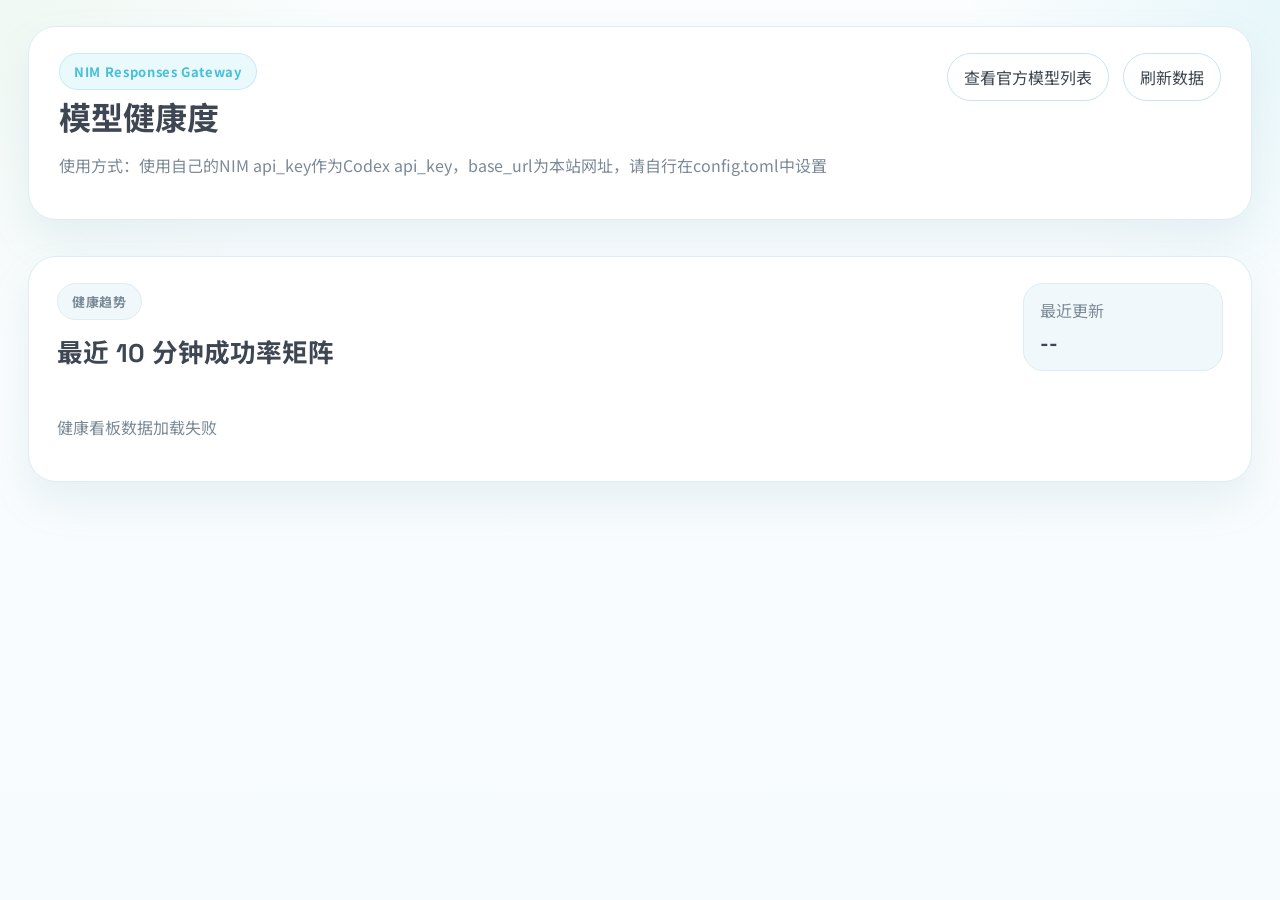
==== static/index.html @ b509565e "first commit" ====
﻿<!DOCTYPE html>
<html lang="zh-CN">
  <head>
    <meta charset="UTF-8" />
    <meta http-equiv="Content-Type" content="text/html; charset=utf-8" />
    <meta name="viewport" content="width=device-width, initial-scale=1" />
    <title>NIM Responses Gateway</title>
    <link rel="preconnect" href="https://fonts.googleapis.com" />
    <link rel="preconnect" href="https://fonts.gstatic.com" crossorigin />
    <link
      href="https://fonts.googleapis.com/css2?family=Space+Grotesk:wght@500;700&family=Noto+Sans+SC:wght@400;500;700;800&display=swap"
      rel="stylesheet"
    />
    <link rel="stylesheet" href="/static/style.css" />
  </head>
  <body class="health-page-body">
    <main class="health-page-shell">
      <header class="health-topbar">
        <div>
          <span class="mini-badge">NIM Responses Gateway</span>
          <h1>模型健康度</h1>
          <p>使用方式：使用自己的NIM api_key作为Codex api_key，base_url为本站网址，请自行在config.toml中设置</p>
        </div>
        <div class="topbar-actions">
          <a class="text-nav-link" href="/model_list">查看官方模型列表</a>
          <button class="refresh-link" id="refresh-dashboard" type="button">刷新数据</button>
        </div>
      </header>

      <section class="health-summary-grid" id="overview-cards"></section>

      <section class="health-board-panel">
        <div class="board-header-row">
          <div>
            <span class="mini-badge subtle">健康趋势</span>
            <h2>最近 10 分钟成功率矩阵</h2>
          </div>
          <div class="board-meta-box">
            <span>最近更新</span>
            <strong id="dashboard-updated">--</strong>
          </div>
        </div>

        <div class="timeline-header" id="timeline-header"></div>
        <div class="health-list" id="health-grid"></div>
        <p class="panel-hint" id="dashboard-empty"></p>
      </section>
    </main>
    <script src="/static/public.js" charset="utf-8" defer></script>
  </body>
</html>
---- static/style.css ----
﻿:root {
  --bg: #f8fbfd;
  --surface: #ffffff;
  --surface-soft: #f1f8fb;
  --surface-muted: #eef6f9;
  --line: #deedf3;
  --line-strong: #c8e5ef;
  --text: #3d4652;
  --muted: #7b8a97;
  --cyan: #57c8df;
  --cyan-deep: #46bfd8;
  --green: #69c36c;
  --yellow: #a8cf6d;
  --orange: #f0ae46;
  --red: #f06d6f;
  --shadow: 0 20px 42px rgba(109, 153, 177, 0.12);
  --font-sans: "Noto Sans SC", "PingFang SC", "Microsoft YaHei", sans-serif;
  --font-display: "Space Grotesk", "Noto Sans SC", sans-serif;
}

* {
  box-sizing: border-box;
}

html,
body {
  min-height: 100%;
}

body {
  margin: 0;
  font-family: var(--font-sans);
  color: var(--text);
  background:
    radial-gradient(circle at top left, rgba(105, 195, 108, 0.08), transparent 22%),
    radial-gradient(circle at top right, rgba(87, 200, 223, 0.12), transparent 20%),
    linear-gradient(180deg, #fbfdfe 0%, #f6fbfd 100%);
}

.health-page-shell,
.catalog-page-shell {
  width: min(1560px, calc(100vw - 56px));
  margin: 0 auto;
  padding: 26px 0 44px;
}

.health-topbar,
.catalog-topbar,
.health-summary-grid,
.health-board-panel,
.catalog-summary-grid,
.catalog-filter-panel,
.catalog-board-panel,
.summary-card,
.provider-card {
  background: var(--surface);
  border: 1px solid var(--line);
  box-shadow: var(--shadow);
}

.health-topbar,
.catalog-topbar,
.health-board-panel,
.catalog-filter-panel,
.catalog-board-panel {
  border-radius: 28px;
}

.health-topbar,
.catalog-topbar {
  display: flex;
  justify-content: space-between;
  align-items: flex-start;
  gap: 20px;
  padding: 26px 30px;
}

.health-topbar h1,
.catalog-topbar h1,
.board-header-row h2,
.health-row-copy h3,
.provider-card h3 {
  font-family: var(--font-display);
}

.health-topbar h1,
.catalog-topbar h1 {
  margin: 12px 0 10px;
  font-size: clamp(30px, 2.5vw, 44px);
  line-height: 1.1;
}

.health-topbar p,
.catalog-topbar p,
.panel-hint,
.provider-card p,
.summary-card p,
.timeline-label,
.board-meta-box span {
  color: var(--muted);
}

.topbar-actions {
  display: flex;
  gap: 14px;
  align-items: center;
  flex-wrap: wrap;
}

.mini-badge {
  display: inline-flex;
  align-items: center;
  padding: 8px 14px;
  border-radius: 999px;
  background: rgba(87, 200, 223, 0.12);
  color: var(--cyan-deep);
  border: 1px solid rgba(87, 200, 223, 0.26);
  font-size: 13px;
  font-weight: 700;
  letter-spacing: 0.05em;
}

.mini-badge.subtle {
  background: var(--surface-soft);
  color: var(--muted);
  border-color: var(--line);
}

.text-nav-link,
.refresh-link,
.provider-filter-btn {
  appearance: none;
  border: 1px solid var(--line-strong);
  background: var(--surface);
  color: var(--text);
  text-decoration: none;
  border-radius: 999px;
  padding: 11px 16px;
  font: inherit;
  cursor: pointer;
}

.text-nav-link:hover,
.refresh-link:hover,
.provider-filter-btn:hover {
  border-color: var(--cyan);
  color: var(--cyan-deep);
}

.health-summary-grid,
.catalog-summary-grid {
  margin-top: 18px;
  display: grid;
  grid-template-columns: repeat(4, minmax(0, 1fr));
  gap: 16px;
  background: transparent;
  border: none;
  box-shadow: none;
}

.summary-card {
  border-radius: 22px;
  padding: 18px 20px;
}

.summary-card span {
  display: block;
  color: var(--muted);
  font-size: 13px;
}

.summary-card strong {
  display: block;
  margin: 10px 0 8px;
  font-family: var(--font-display);
  font-size: 28px;
}

.health-board-panel,
.catalog-filter-panel,
.catalog-board-panel {
  margin-top: 18px;
  padding: 26px 28px;
}

.board-header-row {
  display: flex;
  justify-content: space-between;
  align-items: flex-start;
  gap: 18px;
  flex-wrap: wrap;
  margin-bottom: 18px;
}

.board-header-row h2 {
  margin: 12px 0 0;
  font-size: clamp(24px, 2vw, 34px);
}

.board-meta-box {
  min-width: 200px;
  padding: 14px 16px;
  border-radius: 20px;
  background: var(--surface-soft);
  border: 1px solid var(--line);
}

.board-meta-box strong {
  display: block;
  margin-top: 8px;
  font-family: var(--font-display);
  font-size: 20px;
}

.timeline-header {
  display: grid;
  gap: 8px;
  align-items: center;
  margin: 8px 0 10px;
  min-width: max-content;
}

.timeline-label {
  text-align: center;
  font-size: 12px;
  width: 42px;
}

.timeline-left-placeholder {
  text-align: left;
  width: auto;
}

.health-list {
  display: flex;
  flex-direction: column;
  gap: 12px;
  min-width: max-content;
}

.health-row-card {
  display: grid;
  gap: 20px;
  align-items: center;
  padding: 16px 0;
  border-bottom: 1px solid var(--line);
}

.health-row-card:last-child {
  border-bottom: none;
}

.health-row-summary {
  display: flex;
  align-items: center;
  gap: 14px;
  min-width: 0;
  padding-right: 16px;
}

.health-row-accent {
  width: 18px;
  min-width: 18px;
  height: 84px;
  border-radius: 999px;
  background: var(--cyan);
}

.health-row-copy {
  min-width: 0;
  max-width: 100%;
}

.health-row-copy h3 {
  margin: 0;
  font-size: 22px;
  line-height: 1.3;
  white-space: normal;
  overflow: visible;
  text-overflow: clip;
  overflow-wrap: anywhere;
  word-break: break-word;
}

.health-rate-pill {
  display: inline-flex;
  align-items: center;
  padding: 8px 12px;
  border-radius: 14px;
  font-weight: 800;
  font-size: 14px;
  line-height: 1;
  background: var(--surface-soft);
}

.health-meta-inline {
  display: flex;
  align-items: center;
  gap: 8px;
  flex-wrap: wrap;
  margin-top: 10px;
}

.health-call-pill {
  color: var(--cyan-deep);
  background: rgba(87, 200, 223, 0.14);
  border: 1px solid rgba(87, 200, 223, 0.18);
}

.health-cells {
  display: grid;
  gap: 8px;
  align-items: center;
  justify-content: end;
  width: max-content;
  margin-left: auto;
}

.health-cell {
  width: 42px;
  height: 42px;
  border-radius: 12px;
  border: 3px solid transparent;
  background: var(--surface-muted);
}

.cell-cyan {
  border-color: var(--cyan);
  background: rgba(87, 200, 223, 0.12);
}

.cell-green {
  border-color: var(--green);
  background: rgba(105, 195, 108, 0.1);
}

.cell-orange {
  border-color: var(--orange);
  background: rgba(240, 174, 70, 0.1);
}

.cell-red {
  border-color: var(--red);
  background: rgba(240, 109, 111, 0.1);
}

.cell-empty {
  border-color: transparent;
  background: var(--surface-muted);
}

.status-cyan,
.status-cyan.health-row-accent {
  color: var(--cyan-deep);
  background-color: var(--cyan);
}

.status-green,
.status-green.health-row-accent {
  color: var(--green);
  background-color: var(--green);
}

.status-orange,
.status-orange.health-row-accent {
  color: var(--orange);
  background-color: var(--orange);
}

.status-red,
.status-red.health-row-accent {
  color: var(--red);
  background-color: var(--red);
}

.health-rate-pill.status-cyan { color: var(--cyan-deep); background: rgba(87, 200, 223, 0.14); }
.health-rate-pill.status-green { color: var(--green); background: rgba(105, 195, 108, 0.14); }
.health-rate-pill.status-orange { color: var(--orange); background: rgba(240, 174, 70, 0.14); }
.health-rate-pill.status-red { color: var(--red); background: rgba(240, 109, 111, 0.14); }

.provider-filter-panel {
  display: flex;
  justify-content: space-between;
  align-items: center;
  gap: 18px;
  flex-wrap: wrap;
}

.provider-filter-panel h2 {
  margin: 12px 0 0;
  font-family: var(--font-display);
  font-size: clamp(22px, 2vw, 30px);
}

.provider-filter-bar {
  display: flex;
  gap: 10px;
  flex-wrap: wrap;
}

.provider-filter-btn.active {
  background: rgba(87, 200, 223, 0.12);
  border-color: rgba(87, 200, 223, 0.3);
  color: var(--cyan-deep);
  font-weight: 700;
}

.provider-grid {
  display: grid;
  grid-template-columns: repeat(auto-fit, minmax(280px, 1fr));
  gap: 18px;
}

.provider-card {
  border-radius: 24px;
  padding: 20px;
  display: flex;
  flex-direction: column;
  align-self: stretch;
  min-height: 0;
}

.provider-card-fixed {
  height: 320px;
  min-height: 320px;
  max-height: 320px;
  overflow: hidden;
}

.provider-card-head {
  display: flex;
  justify-content: space-between;
  align-items: flex-start;
  gap: 12px;
  flex: 0 0 auto;
}

.provider-card h3 {
  margin: 0;
  font-size: 24px;
}

.provider-card p {
  margin: 10px 0 0;
}

.provider-card-body {
  display: flex;
  flex: 1 1 auto;
  min-height: 0;
  flex-direction: column;
}

.provider-model-list {
  margin-top: 18px;
  display: flex;
  flex: 1 1 auto;
  flex-direction: column;
  align-items: stretch;
  gap: 10px;
  min-height: 0;
  overflow-y: auto;
  overflow-x: hidden;
  padding-right: 6px;
  scrollbar-gutter: stable;
}

.provider-model-chip {
  display: flex;
  align-items: center;
  min-height: 46px;
  height: 46px;
  padding: 0 14px;
  border-radius: 16px;
  background: var(--surface-soft);
  border: 1px solid var(--line);
  font-family: var(--font-display);
  font-size: 13px;
  line-height: 1;
  color: var(--text);
  white-space: nowrap;
  overflow: hidden;
  text-overflow: ellipsis;
  flex-shrink: 0;
}

.panel-hint {
  margin-top: 16px;
}

@media (max-width: 1200px) {
  .timeline-header,
  .health-row-card,
  .health-cells {
    grid-template-columns: 260px repeat(12, minmax(26px, 1fr));
  }
}

@media (max-width: 980px) {
  .health-page-shell,
  .catalog-page-shell {
    width: min(100vw - 24px, 1560px);
  }

  .health-summary-grid,
  .catalog-summary-grid {
    grid-template-columns: repeat(2, minmax(0, 1fr));
  }

  .timeline-header {
    display: none;
  }

  .health-row-card {
    grid-template-columns: 1fr;
    gap: 14px;
    padding: 18px;
    border: 1px solid var(--line);
    border-radius: 24px;
    background: var(--surface);
  }

}

@media (max-width: 720px) {
  .health-topbar,
  .catalog-topbar,
  .health-board-panel,
  .catalog-filter-panel,
  .catalog-board-panel {
    padding: 20px;
  }

  .health-summary-grid,
  .catalog-summary-grid,
  .provider-grid {
    grid-template-columns: 1fr;
  }

  .topbar-actions,
  .provider-filter-bar {
    width: 100%;
  }

  .text-nav-link,
  .refresh-link,
  .provider-filter-btn {
    width: 100%;
    text-align: center;
  }

  .health-row-summary {
    align-items: flex-start;
  }

  .health-row-accent {
    height: 72px;
  }

  .health-row-copy h3 {
    font-size: 19px;
  }

  .health-cells {
    gap: 6px;
  }

  .health-cell,
  .timeline-label {
    width: 34px;
    height: 34px;
  }
}
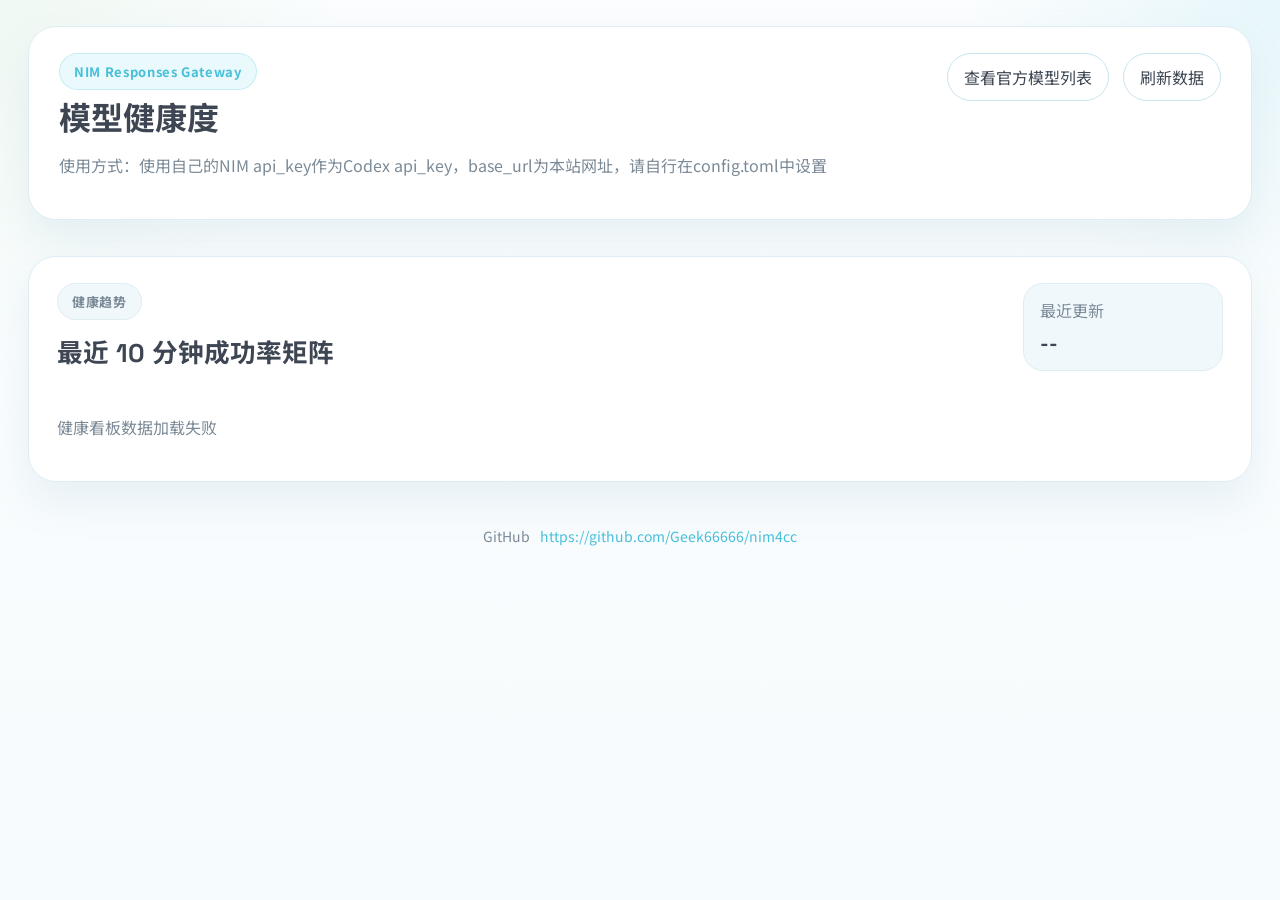
==== commit e3577f79: "update froutend and readme" ====
--- a/static/index.html
+++ b/static/index.html
@@ -46,6 +46,10 @@
         <p class="panel-hint" id="dashboard-empty"></p>
       </section>
     </main>
+    <footer class="page-repo-footer">
+      <span>GitHub</span>
+      <a href="https://github.com/Geek66666/nim4cc" target="_blank" rel="noreferrer">https://github.com/Geek66666/nim4cc</a>
+    </footer>
     <script src="/static/public.js" charset="utf-8" defer></script>
   </body>
 </html>
--- a/static/style.css
+++ b/static/style.css
@@ -488,6 +488,35 @@
   margin-top: 16px;
 }
 
+.page-repo-footer {
+  width: min(1560px, calc(100vw - 56px));
+  margin: 0 auto 28px;
+  padding: 0 4px;
+  display: flex;
+  justify-content: center;
+  align-items: center;
+  gap: 10px;
+  flex-wrap: wrap;
+  color: var(--muted);
+  font-size: 14px;
+}
+
+.page-repo-footer a {
+  color: var(--cyan-deep);
+  text-decoration: none;
+  word-break: break-all;
+}
+
+.page-repo-footer a:hover {
+  text-decoration: underline;
+}
+
+.page-repo-footer-admin {
+  position: relative;
+  z-index: 1;
+  margin-top: 22px;
+}
+
 @media (max-width: 1200px) {
   .timeline-header,
   .health-row-card,
@@ -499,6 +528,10 @@
 @media (max-width: 980px) {
   .health-page-shell,
   .catalog-page-shell {
+    width: min(100vw - 24px, 1560px);
+  }
+
+  .page-repo-footer {
     width: min(100vw - 24px, 1560px);
   }
 
@@ -570,4 +603,10 @@
     width: 34px;
     height: 34px;
   }
-}
+
+  .page-repo-footer {
+    margin-bottom: 22px;
+    font-size: 13px;
+    text-align: center;
+  }
+}
